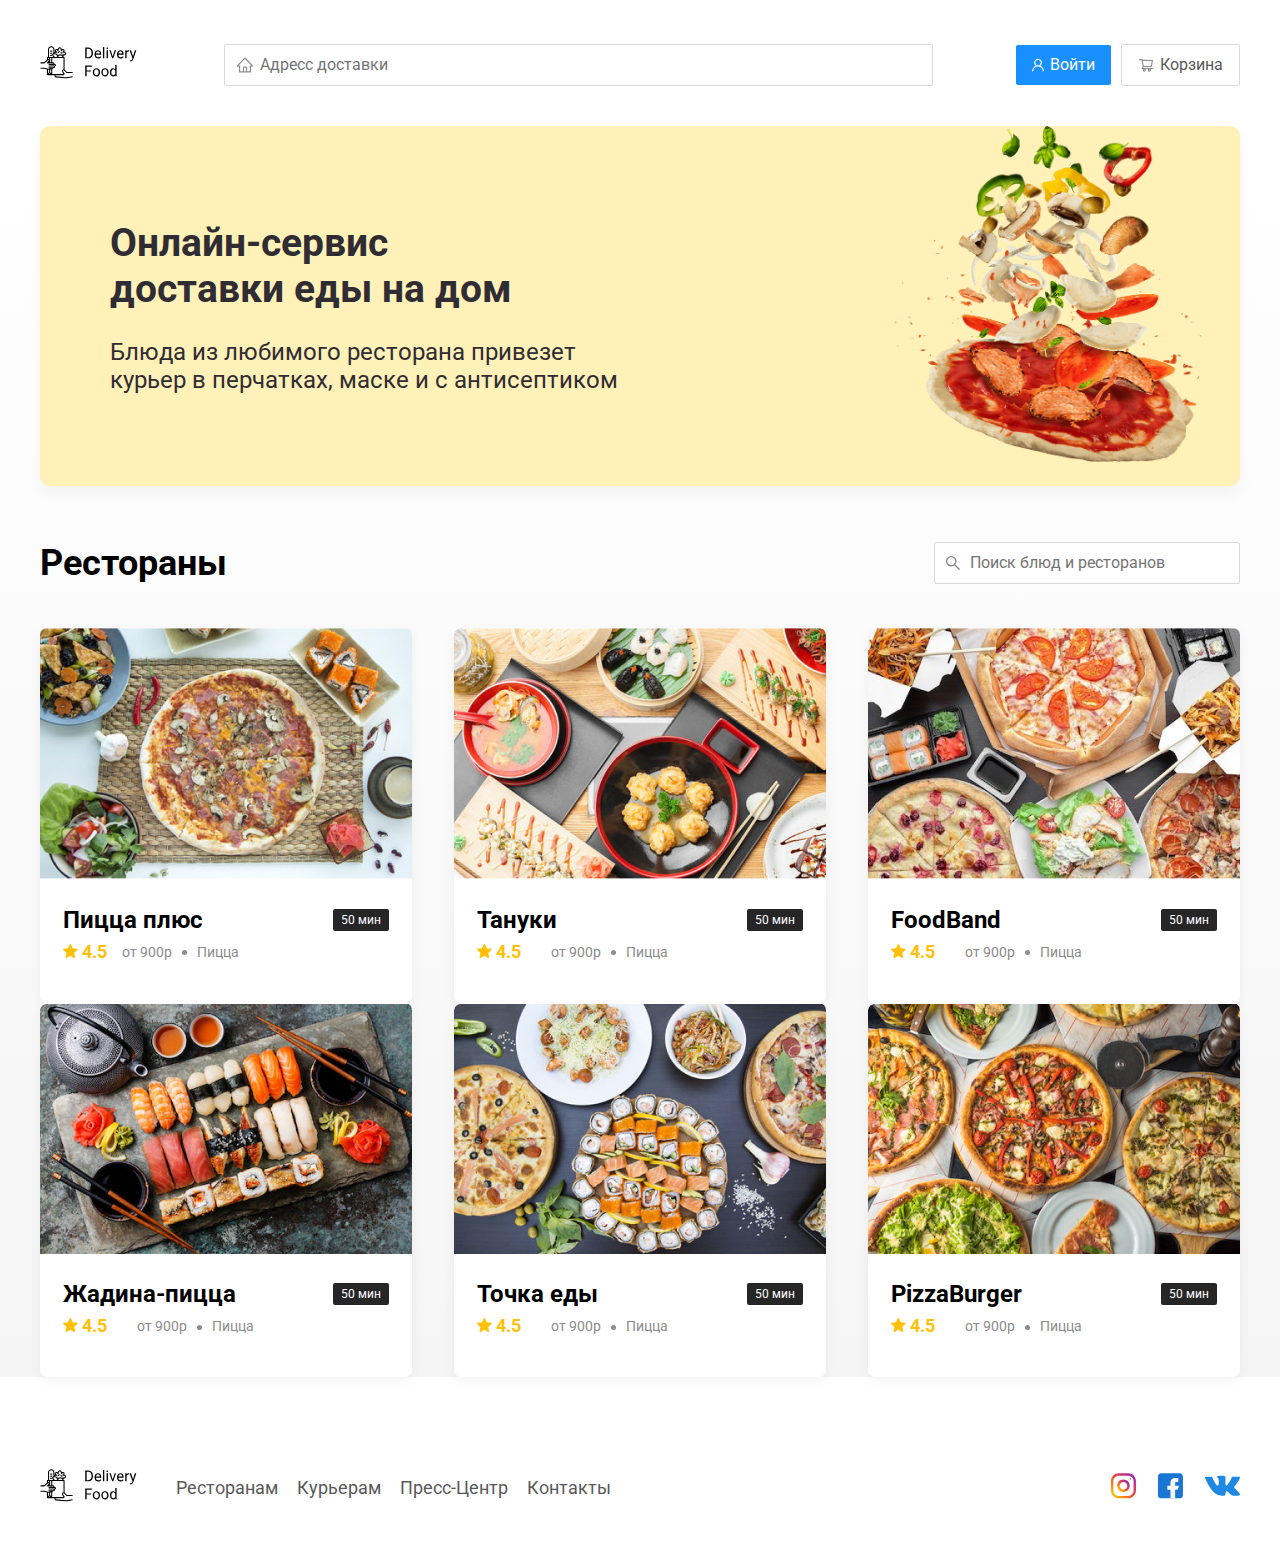
==== index.html @ d2c7b654 "Add files via upload" ====
<!DOCTYPE html>
<html lang="en">
<head>
    <link rel="stylesheet" href="css/normalize.css">
    <link rel="stylesheet" href="css/style.css">
    <meta charset="UTF-8">
    <meta name="viewport" content="width=device-width, initial-scale=1.0">
    <link href="https://fonts.googleapis.com/css?family=Roboto:400,700&display=swap&subset=cyrillic" rel="stylesheet">
    <title>Delivery - доставка еды на дом</title>
</head>
<body>
    <div class="container">
        <header class="header">
            <a href="index.html"><img src="img/logo.svg" alt="logo" class="logo"></a>
            <input type="text" class="input input-adress" placeholder="Адресс доставки">
            <div class="buttons">
                <button class="button button-primary"><img src="img/user.png" alt="" class="button-icon"><span class="button-text"> Войти</span></button>
                <button class="button" id="cart-button"><img src="img/icon container.svg" alt="" class="button-icon"> <span class="button-text">Корзина </span></button>
            </div>
        </header>
    </div>
    <main class="main">
        <div class="container">
            <section class="promo">
                <h1 class="promo-title">Онлайн-сервис <br> доставки еды на дом</h1>
                <p class="promo-text">Блюда из любимого ресторана привезет курьер в перчатках, маске и с антисептиком</p>
            </section>
            <section class="restaurants">
                <div class="section-heading">
                    <h2 class="section-title">Рестораны</h2>
                    <input type="text" class="input input-search" placeholder="Поиск блюд и ресторанов">
                </div>
                <div class="cards">
                    <div class="card">
                        <img src="img/image1.jpg" alt="" class="card-img">
                        <div class="card-text">
                            <div class="card-heading">
                                <h3 class="card-title">Пицца плюс</h3>
                                <span class="card-tag tag">50 мин</span>
                            </div>
                            <div class="card-info">
                                <div class="raiting"><img src="img/star.svg" alt="" class="raiting-star"> 4.5</div>
                                <div class="price">от 900р</div>
                                <div class="category">Пицца</div>
                            </div>
                        </div>
                    </div>
                    <div class="card">
                        <a href="tanuki.html" class="card-link">
                            <img src="img/image2.jpg" alt="" class="card-img">
                        <div class="card-text">
                            <div class="card-heading">
                                <h3 class="card-title">Тануки</h3>
                                <span class="card-tag tag">50 мин</span>
                            </div>
                            <div class="card-info">
                                <div class="raiting"><div class="raiting"><img src="img/star.svg" alt="" class="raiting-star"> 4.5</div></div>
                                <div class="price">от 900р</div>
                                <div class="category">Пицца</div>
                            </div>
                        </div>
                        </a>
                    </div>
                    <div class="card">
                        <img src="img/image3.jpg" alt="" class="card-img">
                        <div class="card-text">
                            <div class="card-heading">
                                <h3 class="card-title">FoodBand</h3>
                                <span class="card-tag tag">50 мин</span>
                            </div>
                            <div class="card-info">
                                <div class="raiting"><div class="raiting"><img src="img/star.svg" alt="" class="raiting-star"> 4.5</div></div>
                                <div class="price">от 900р</div>
                                <div class="category">Пицца</div>
                            </div>
    
                        </div>
                    </div>
                    <div class="card">
                        <img src="img/image4.jpg" alt="" class="card-img">
                        <div class="card-text">
                            <div class="card-heading">
                                <h3 class="card-title">Жадина-пицца</h3>
                                <span class="card-tag tag">50 мин</span>
                            </div>
                            <div class="card-info">
                                <div class="raiting"><div class="raiting"><img src="img/star.svg" alt="" class="raiting-star"> 4.5</div></div>
                                <div class="price">от 900р</div>
                                <div class="category">Пицца</div>
                            </div>
    
                        </div>
                    </div>
                    <div class="card">
                        <img src="img/image5.jpg" alt="" class="card-img">
                        <div class="card-text">
                            <div class="card-heading">
                                <h3 class="card-title">Точка еды</h3>
                                <span class="card-tag tag">50 мин</span>
                            </div>
                            <div class="card-info">
                                <div class="raiting"><div class="raiting"><img src="img/star.svg" alt="" class="raiting-star"> 4.5</div></div>
                                <div class="price">от 900р</div>
                                <div class="category">Пицца</div>
                            </div>
    
                        </div>
                    </div>
                    <div class="card">
                        <img src="img/image6.jpg" alt="" class="card-img">
                        <div class="card-text">
                            <div class="card-heading">
                                <h3 class="card-title">PizzaBurger</h3>
                                <span class="card-tag tag">50 мин</span>
                            </div>
                            <div class="card-info">
                                <div class="raiting"><div class="raiting"><img src="img/star.svg" alt="" class="raiting-star"> 4.5</div></div>
                                <div class="price">от 900р</div>
                                <div class="category">Пицца</div>
                            </div>
    
                        </div>
                    </div>
                </div>
            </section>
        </div>   
    </main>

    <footer class="footer">
        <div class="container">
            <div class="footer-block">
                <a href="index.html"><img src="img/logo.svg" alt="" class="logo footer-logo"></a>
                <div class="footer-nav">
                    <a href="#" class="footer-link">ресторанам</a>
                    <a href="#" class="footer-link">курьерам</a>
                    <a href="#" class="footer-link">пресс-центр</a>
                    <a href="#" class="footer-link">контакты</a>
                </div>
                <div class="social-links">
                    <a href="" class="social-link"><img src="img/inst.svg" alt=""></a>
                    <a href="" class="social-link"><img src="img/fb.svg" alt=""></a>
                    <a href="" class="social-link"><img src="img/vk.svg" alt=""></a>
                </div>
            </div>
           
        </div>
    </footer>

    <div class="modal">
        <div class="modal-dialog">
            <div class="modal-header">
                <h3 class="modal-title">Корзина</h3>
                <button class="close">&times;</button>
            </div>
            <div class="modal-body">
               <div class="food-row">
                   <span class="food-name">Ролл угорь стандарт</span>
                   <span class="food-price">250 ₽</span>
                   <div class="food-counter">
                       <button class="counter-button">-</button>
                        <span class="counter">1</span>
                       <button class="counter-button">+</button>
                   </div>
               </div>
                <div class="food-row">
                   <span class="food-name">Ролл угорь стандарт</span>
                   <span class="food-price">250 ₽</span>
                   <div class="food-counter">
                       <button class="counter-button">-</button>
                        <span class="counter">1</span>
                       <button class="counter-button">+</button>
                   </div>
               </div> 
               <div class="food-row">
                   <span class="food-name">Ролл угорь стандарт</span>
                   <span class="food-price">250 ₽</span>
                   <div class="food-counter">
                       <button class="counter-button">-</button>
                        <span class="counter">1</span>
                       <button class="counter-button">+</button>
                   </div>
               </div> 
               <div class="food-row">
                   <span class="food-name">Ролл угорь стандарт</span>
                   <span class="food-price">250 ₽</span>
                   <div class="food-counter">
                       <button class="counter-button">-</button>
                        <span class="counter">1</span>
                       <button class="counter-button">+</button>
                   </div>
               </div> 
               <div class="food-row">
                   <span class="food-name">Ролл угорь стандарт</span>
                   <span class="food-price">250 ₽</span>
                   <div class="food-counter">
                       <button class="counter-button">-</button>
                        <span class="counter">1</span>
                       <button class="counter-button">+</button>
                   </div>
               </div> 
            </div>
            <div class="modal-footer">
                <span class="modal-price-tag">1250 ₽</span>
                <div class="footer-buttons">
                    <button class="button button-primary footer-button">Оформить заказ</button>
                    <button class="button">Отмена</button>
                </div>
            </div>
        </div>
    </div>
    <script src="js/wow.min.js"></script>
    <script src="js/main.js"></script>

</body>
</html>
---- css/style.css ----
*{
    box-sizing: border-box;
}
body{
    font-family: 'Roboto', sans-serif;
    padding-top: 44px;
}
.container{
    max-width: 1200px;
    margin: auto;
}
.header{   
    margin-bottom: 40px;
    display: flex;
    align-items: center;
    justify-content: space-between;
}
.main{
    background: linear-gradient(180deg, rgba(245, 245, 245, 0) 1.04%, #F5F5F5 100%);
}
.input{
    background: #FFFFFF;
    border: 1px solid #D9D9D9;
    border-radius: 2px;
    font-size: 16px;
    line-height: 24px;
    padding: 8px;
    padding-left: 35px;
}
.input-adress{
    flex: 0.8;
    background-image: url(../img/home.svg);
    background-repeat: no-repeat;
    background-position: left 11px center;
}
.buttons{
    display: flex;
    align-items: center;
}
.button{
    display: flex;
    align-items: center;
    padding: 8px 16px;
    background: #FFFFFF;
    border: 1px solid #D9D9D9;
    border-radius: 2px;
    box-shadow: 0px 0px 2px rgba(0, 0, 0, 0.0015);
    font-size: 16px;
    line-height: 24px;
    color: #595959;
}
.button-primary{
    background: #1890FF;
    border-radius: 2px;
    color: #FFFFFF;
    margin-right: 10px;
    border: none;
    font-weight: normal;
    font-size: 16px;
    line-height: 24px;
    padding: 8px 16px;
}
.button-icon{
    margin-right: 6px;
}
/*
.button-text{
 
}
*/
.promo{
    box-shadow: 0px 7px 12px rgba(158, 158, 163, 0.1);
    background: #FFF1B8 url(../img/promo-img.png) no-repeat top right  / 350px;
    border-radius: 10px;
    padding: 68px 70px;
    margin-bottom: 56px;
}
.promo-title{
    font-family: Roboto;
    font-style: normal;
    font-weight: bold;
    font-size: 39px;
    line-height: 46px;
    color: #302C34;
}
.promo-text{
    font-family: Roboto;
    font-style: normal;
    font-weight: normal;
    font-size: 24px;
    line-height: 28px;  
    color: #302C34;
    max-width: 538px;
}
.input-search{
    width: 306px;
    background-image: url(/img/search.svg);
    background-repeat: no-repeat;
    background-position: left 10px center;   
}
.section-heading{
    display: flex;
    align-items: center;
    justify-content: space-between;
    margin-bottom: 44px;
}
.section-title{
    margin: 0px;
    font-style: normal;
    font-size: 36px;
    font-weight: bold;
    color: #000000;
    line-height: 42px;
}

.cards{
    display: flex;
    flex-wrap: wrap;
    align-items: flex-start;
    justify-content: space-between;
    margin-bottom: 30px;
}
.card-link{
    text-decoration: none;
    color: #000000;
}

.card{
    flex-basis: 31%;
    background: #FFFFFF;
    box-shadow: 0px 4px 12px rgba(0, 0, 0, 0.05);
    border-radius: 7px;
    overflow: hidden;
}


.card-image{
    width: 384px;
    height: 250px;
    object-fit: cover;
}

.card-text{
    padding: 20px 23px  35px 23px;
}
.card-heading{
    display: flex;
    align-items: center;
    justify-content: space-between;
}
.card-title{
    font-weight: bold;
    font-size: 24px;
    line-height: 32px;
    margin: 0px;
}
.card-tag{
    background: #262626;
    border-radius: 2px;
    color: white;
    padding: 1px 8px;
    font-size: 12px;
    line-height: 20px;
    font-style: normal;
    font-weight: normal;
}
.card-info{
    display: flex;
    align-items: center;
    flex-wrap: wrap;
}
.raiting{
    margin-right: 26px;
    font-style: normal;
    font-weight: bold;
    font-size: 18px;
    line-height: 32px;
    color: #FFC107;
}
.price{
    font-style: normal;
    font-weight: normal;
    font-size: 18px;
    line-height: 32px;
    color: #8C8C8C;
    
}
.price::after{
    display: inline-block;
    content: "";
    width: 5px;
    height: 5px;
    background: #8C8C8C;
    border-radius: 50%;
    vertical-align: middle;
    margin-left: 10px;
    margin-right: 10px;
}
.category{
    font-style: normal;
    font-weight: normal;
    font-size: 18px;
    line-height: 32px;
    color: #8C8C8C;
    text-overflow: ellipsis;
    overflow: hidden;
    white-space: nowrap;
    max-width: 150px;
}

.footer{
    padding: 60px 0;
}
.footer-block{
    display: flex;
    align-items: center;
    justify-content: space-between;
}
.footer-nav{
    margin-right: auto;
    margin-left: 35px;
}
.footer-link{
    text-decoration: none;
    font-size: 18px;
    color: #595959;
    line-height: 21px;
    text-transform: capitalize;
}
.footer-link:not(:last-child){
    margin-right: 15px;
}
.social-links{
    display: flex;
    align-items: center;
}
.social-link:not(:last-child){
    margin-right: 21px;
}
.restaurant-heading{ 
    margin-top: 40px;
    margin-bottom: 44px;
}
.restaurant-info{
    display: flex;
    align-items: center;
}
.restaurant-title{
    font-style: normal;
    font-weight: bold;
    font-size: 36px;
    line-height: 42px;
    color: #000000;
    margin: 0;
    margin-right: 30px;
}
.restaurant-raiting{
    font-size: 18px;
    line-height: 32px;
    color: #FFC107;
    margin-right: 26px;
}
.restaurant-price{
    font-size: 18px;
    line-height: 32px;
    color: #8C8C8C;
}
.restaurant-category{
    font-size: 18px;
    line-height: 32px;
    color: #8C8C8C;
}
.restaurant-price::after{
    display: inline-block;
    content: "";
    height: 5px;
    width: 5px;
    background-color:#8C8C8C;
    border-radius: 50%;
    vertical-align: middle;
    margin: 0px 5px;
}
.products{
    display: flex;
    flex-wrap: wrap;
    align-items: center;
    justify-content: space-between;
}
.product{
    background: #FFFFFF;
    box-shadow: 0px 4px 12px rgba(0, 0, 0, 0.05);
    border-radius: 7px;
    padding-bottom: 30px;
    margin-bottom: 30px;
}
.product-heading{
    margin: 25px;
    max-width: 337px;
}

.product-button-price{
    display: flex;
    align-items: center;
}
.product-button{
    background: #1890FF;
    border-radius: 2px;
    font-size: 16px;
    line-height: 24px;
    color: #FFFFFF;
    padding: 8px 16px;
    border: 0;
    margin-right: 50px;
}
.product-price{
    font-weight: bold;
    font-size: 20px;
    line-height: 32px;
    color: #000000;
}

.modal{
    position: fixed;
    left: 0;
    top: 0;
    width: 100%;
    height: 100%;
    background: rgba(0, 0, 0, 0.4);
    display: none;
}
.is-open{
    display: flex;
}
.modal-dialog{
    background: #FFFFFF;
    border-radius: 5px;
    max-width: 780px;
    width: 95%;
    min-height: 552px;
    margin: auto;
    padding: 40px 45px;
}
.modal-header{
    display: flex;
    align-items: center;
    justify-content: space-between;
    margin-bottom: 45px;
}
.modal-title{
    margin: 0;
    font-weight: bold;
    font-size: 36px;
    line-height: 42px;
    color: #000000;
}
.close{
    font-size: 36px;
    border: none;
    background-color: transparent;
}
.food-row{
    display: flex;
    align-items: flex-end;
    justify-content: space-between;
    padding-bottom: 8px;
    border-bottom: 1px solid #D9D9D9;
    margin-bottom: 15px;
}
.food-name{
    font-style: normal;
    font-weight: normal;
    font-size: 18px;
    line-height: 32px;
    color: #000000;
}
.food-price{
    margin-left: auto;
    margin-right: 47px;
    font-style: normal;
    font-weight: bold;
    font-size: 20px;
    line-height: 32px;
    color: #000000;
}
.counter-button{
    width: 37px;
    height: 32px;   
    background: #FFFFFF;
    border: 1px solid #40A9FF;
    box-sizing: border-box;
    border-radius: 2px;
    color: #40A9FF;
    font-size: 14px;
    line-height: 22px;
}
.counter{
    font-style: normal;
    font-weight: normal;
    font-size: 16px;
    line-height: 24px;
    margin-left: 10px;
    margin-right: 10px;
}
.modal-footer{
    margin-top: 52px;
    display: flex;
    align-items: center;
    justify-content: space-between;
}
.modal-price-tag{
    background: #262626;
    border-radius: 5px;
    font-weight: bold;
    font-size: 20px;
    line-height: 23px;
    color: #FAFAFA;
    padding: 15px 20px;
}
.footer-buttons{
    display: flex;
    align-items: center;
}
.footer-button{
    margin-right: 25px;
}




@media (max-width: 1366px) {
    .conatiner{
        max-width: 960px;
    }
    .raiting{
        margin-right: 15px;
    }
    .category,
    .price{
        font-size: 14px;
    }
}
@media (max-width: 992px) {
    .container{
        max-width: 750px;
    }
    .promo{
        padding: 50px;
        background-size: 300px;
        background-position: center right;
    }
    .promo-text{
        font-size: 16px;
        max-width: 400px;
    }
    .card{
        flex-basis: 48%;
    }
    .footer-link{
        font-size: 16px;
    }
}

@media (max-width: 768px) {
    .container{
        max-width: 560px;
    }
    .card-info{
        flex-wrap: wrap;
    }
    .raiting{
        flex-basis: 100%;
    }
    .card-title{
        font-size: 18px;
    }
    .promo{
        background-size: 300px;
        background-position: center right -100px;
    }
    .promo-title{
        font-size: 24px;
        line-height: 1.4;
    }
}
@media(max-width: 578px){
    .container{
        width: 90%;
    }
    .header{
        flex-wrap: wrap;
    }
    .input-adress{
        order: 5;
        flex: 1;
        margin-top: 15px;
    }
    .promo{
        background-image: none;
    }
    .promo-title{
        margin-bottom: 10px;
    }
    .section-title{
        font-size: 20px;
    }
    .card{
        flex-basis: 100%;
    }
    .card-image{
        width: 100%;
    }
    .footer-nav{
        order: 0;
        margin-left: 0;
        margin-right: 0;
        display: flex;
        flex-direction: column;
    }
    .footer-logo{
        margin-right: 15px;
        order: 1;
    }
    .social-links{
        order: 2;
    }
    .footer-block{
        align-items: flex-start;
    }
}
@media(max-width: 480px){
    .footer-block{
        flex-wrap: wrap;
        flex-direction: column;
        align-items: center;
    }
    .footer-logo{
        margin-top: 20px;
        margin-bottom: 20px;
    }
    .footer-link:not(:last-child){
        margin-right: 0;
    }
    .footer-nav{
        text-align: center;
    }
    .section-heading{
        flex-wrap: wrap;
    }
    .button-text{
        display: none;
    }
    .button{
        min-height: 40px;
    }
    .button-icon{
        margin: 0;
    }
}
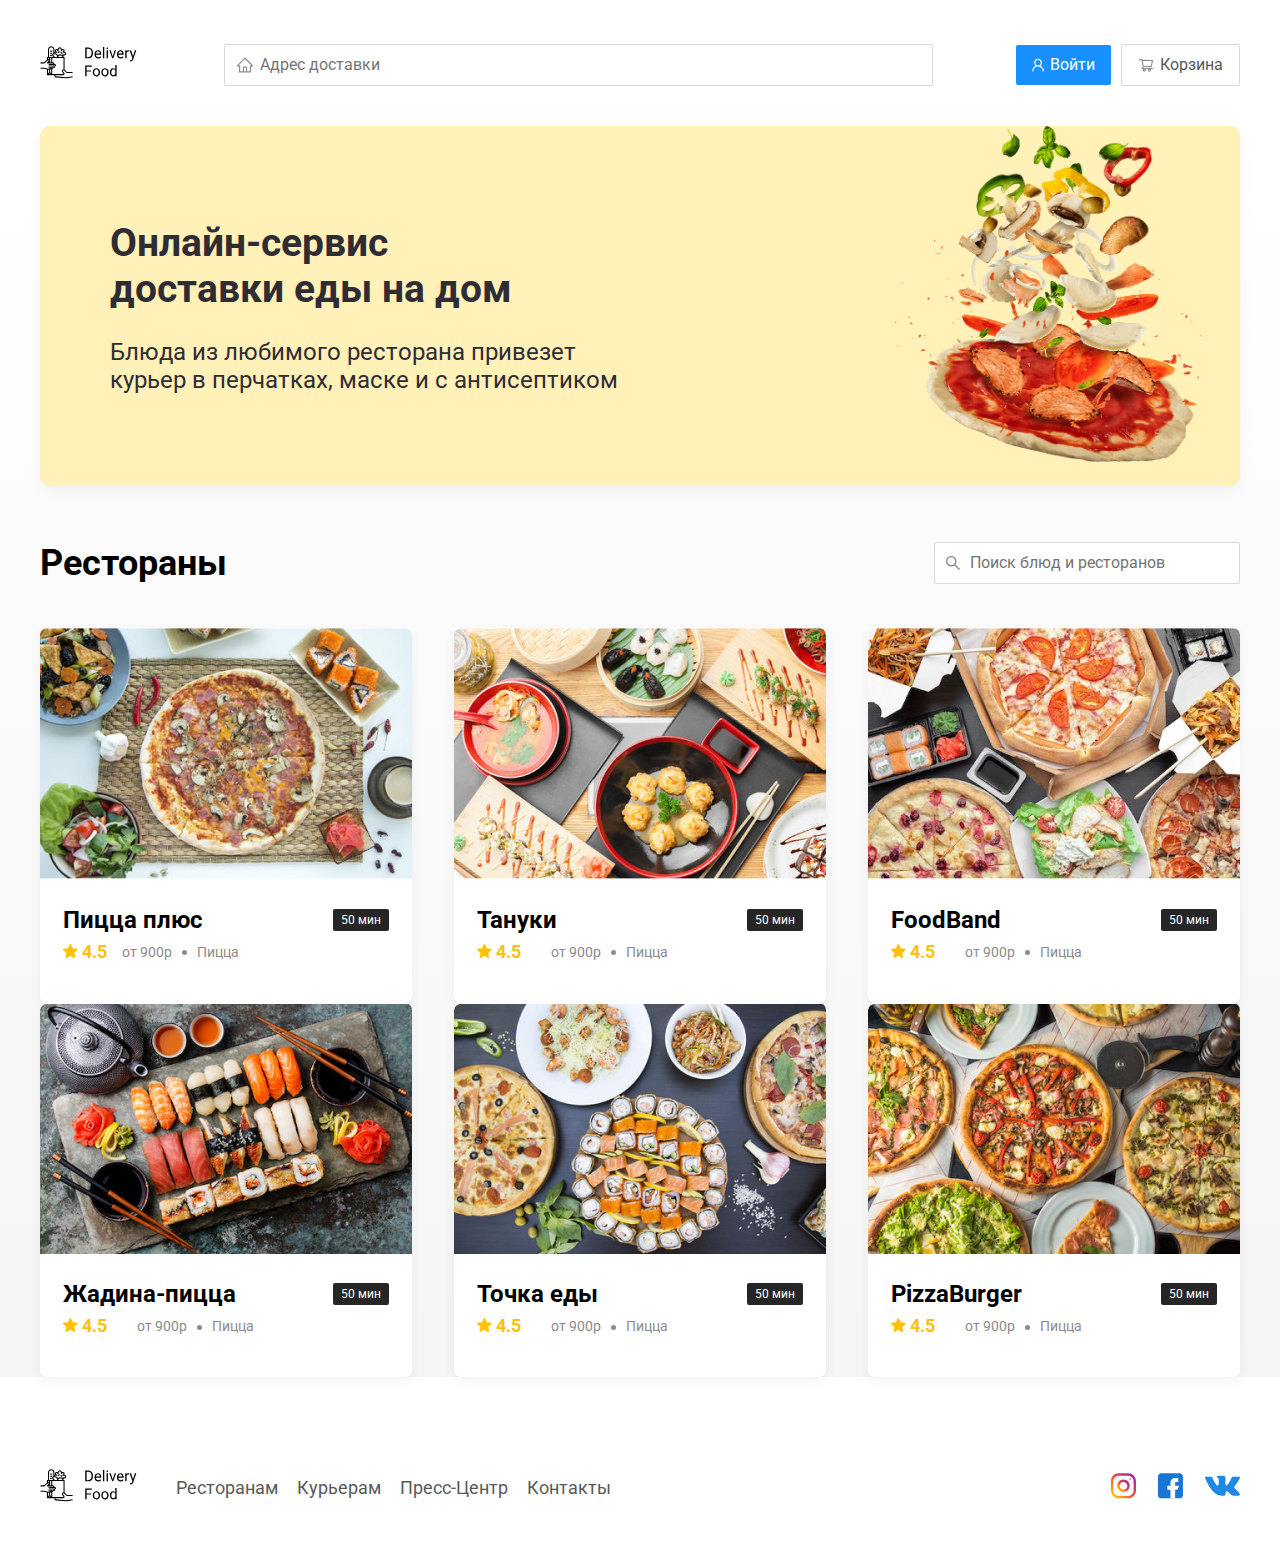
==== commit 44ac3cf5: "Update index.html" ====
--- a/index.html
+++ b/index.html
@@ -12,7 +12,7 @@
     <div class="container">
         <header class="header">
             <a href="index.html"><img src="img/logo.svg" alt="logo" class="logo"></a>
-            <input type="text" class="input input-adress" placeholder="Адресс доставки">
+            <input type="text" class="input input-adress" placeholder="Адрес доставки">
             <div class="buttons">
                 <button class="button button-primary"><img src="img/user.png" alt="" class="button-icon"><span class="button-text"> Войти</span></button>
                 <button class="button" id="cart-button"><img src="img/icon container.svg" alt="" class="button-icon"> <span class="button-text">Корзина </span></button>
@@ -212,4 +212,4 @@
     <script src="js/main.js"></script>
 
 </body>
-</html>+</html>
